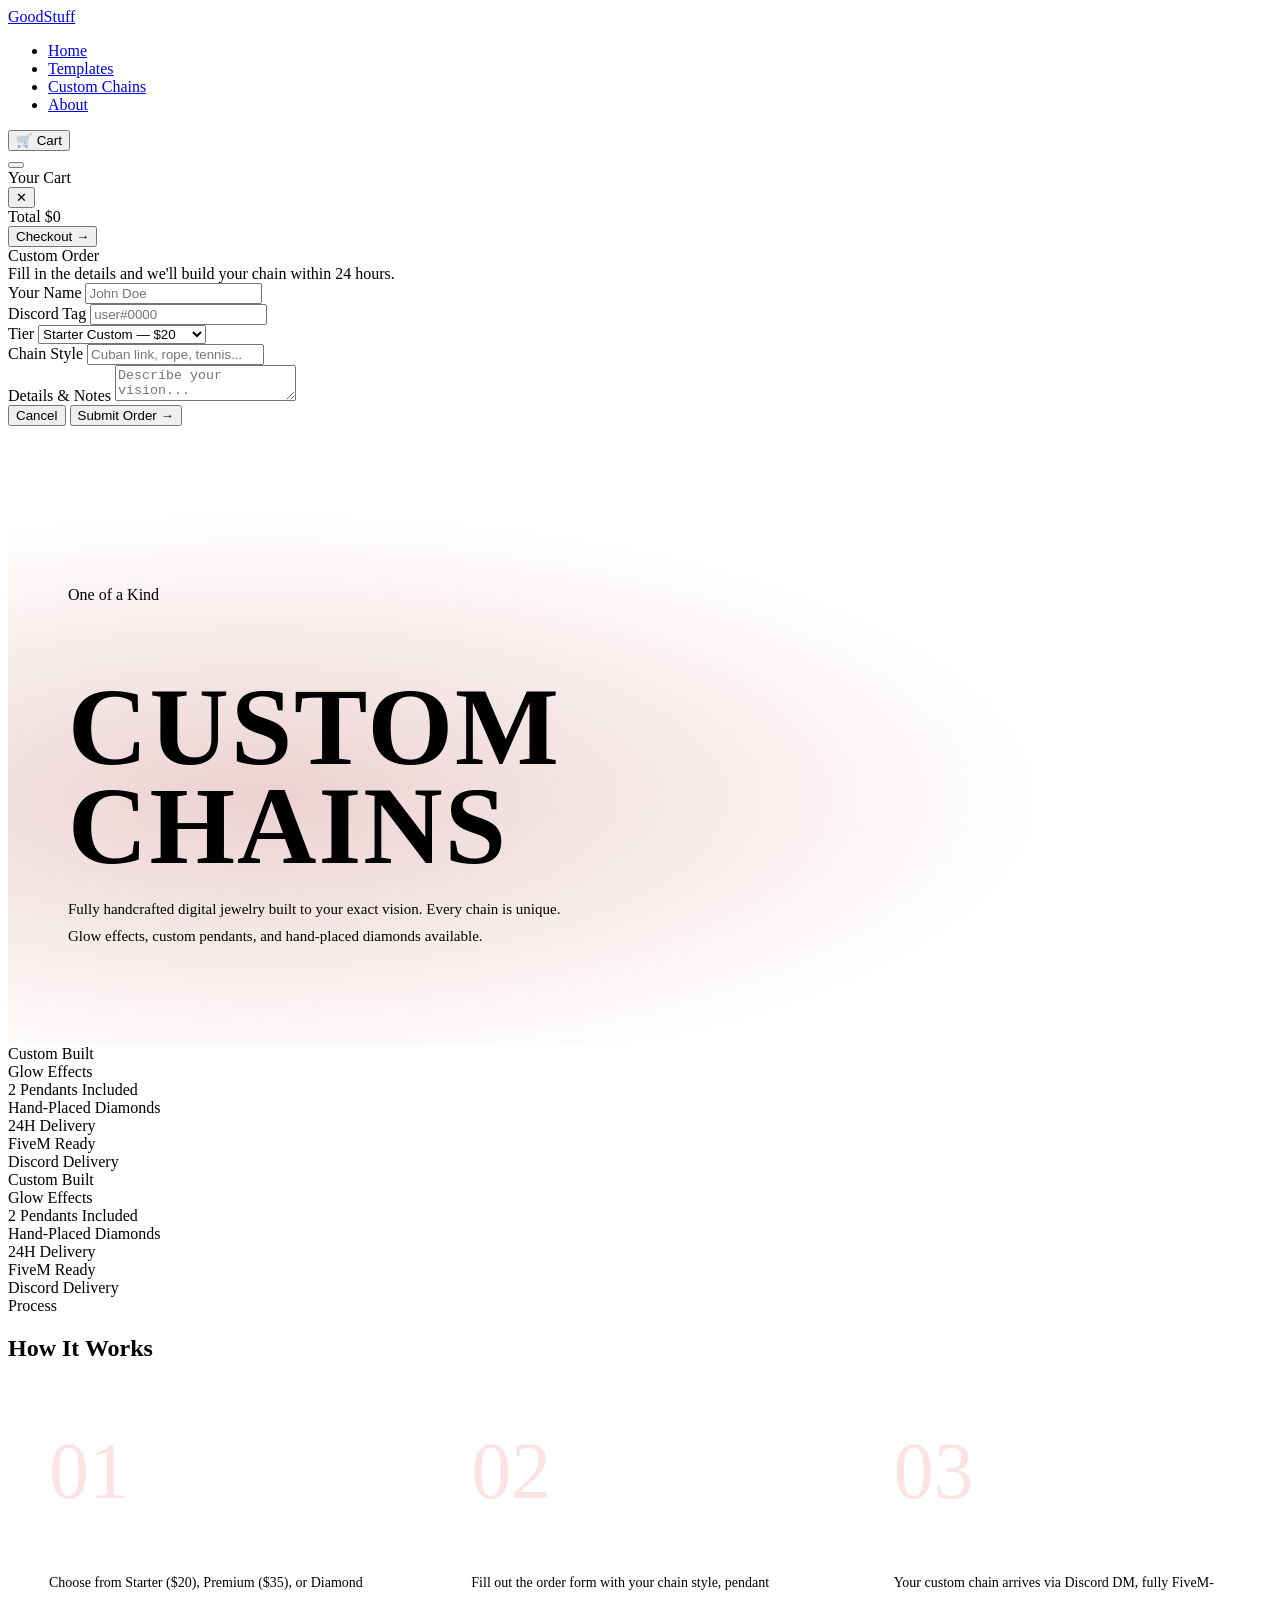
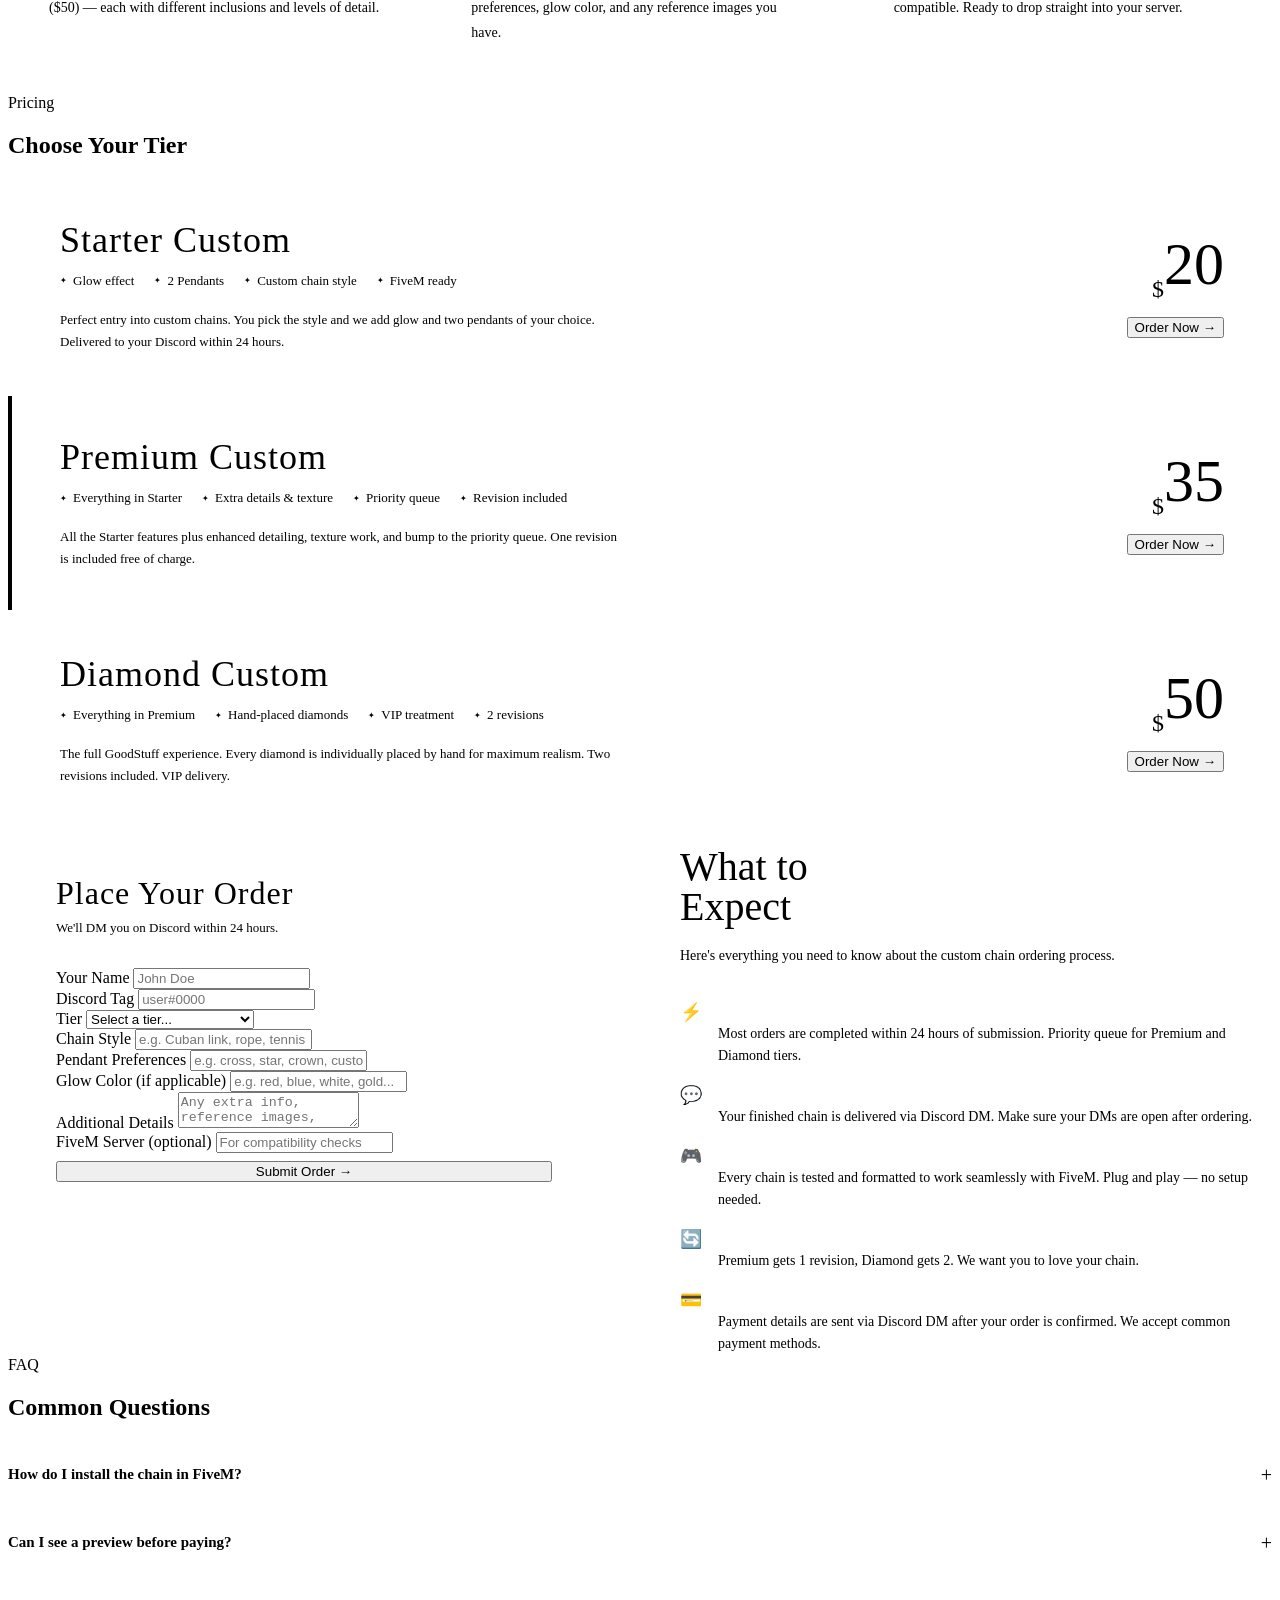
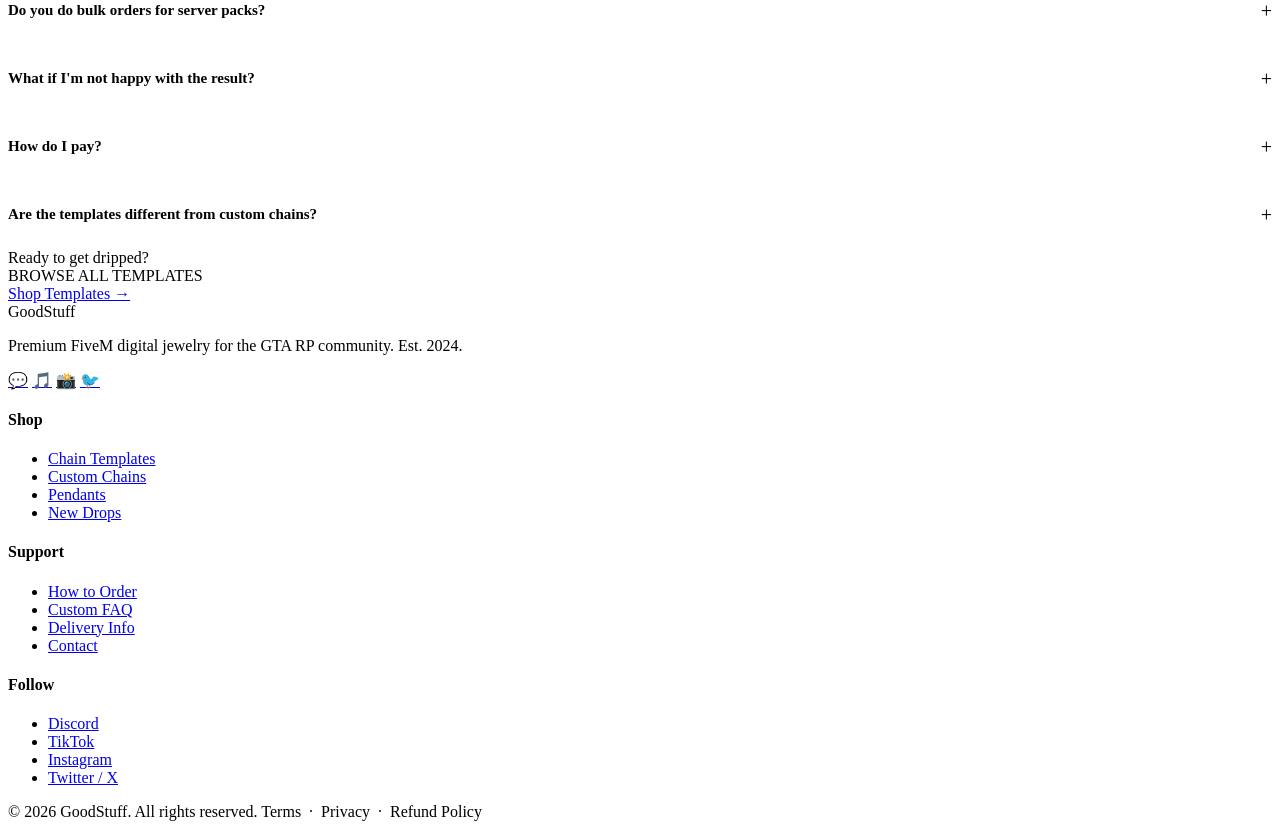
==== custom.html @ 35ab71b7 "Add files via upload" ====
<!DOCTYPE html>
<html lang="en">
<head>
  <meta charset="UTF-8" />
  <meta name="viewport" content="width=device-width, initial-scale=1.0"/>
  <title>Custom Chains — GoodStuff</title>
  <meta name="description" content="Order a fully custom FiveM chain. Glow effects, pendants, hand-placed diamonds. Starting at $20."/>
  <link rel="stylesheet" href="css/style.css"/>
  <style>
    .page-hero { padding: 160px 60px 80px; background: var(--black); position: relative; overflow: hidden; }
    .page-hero-bg { position: absolute; inset: 0; background: radial-gradient(ellipse at 20% 60%, rgba(150,0,0,0.18) 0%, transparent 55%); }
    .page-hero-grid { position: absolute; inset: 0; background-image: linear-gradient(rgba(255,255,255,0.015) 1px, transparent 1px), linear-gradient(90deg, rgba(255,255,255,0.015) 1px, transparent 1px); background-size: 60px 60px; mask-image: radial-gradient(ellipse at center, black 20%, transparent 75%); }
    .page-hero-content { position: relative; z-index: 2; }
    .page-title { font-family: var(--font-display); font-size: clamp(60px, 9vw, 110px); line-height: 0.9; letter-spacing: 2px; margin-bottom: 20px; }
    .page-title span { color: var(--red); }
    .page-subtitle { font-size: 15px; color: var(--text-muted); max-width: 520px; line-height: 1.8; }

    /* HOW IT WORKS */
    .how-grid {
      display: grid;
      grid-template-columns: repeat(3, 1fr);
      gap: 3px;
    }
    .how-step {
      background: var(--surface);
      padding: 48px 40px;
      border: 1px solid transparent;
      transition: border-color 0.3s, background 0.3s;
      position: relative;
      overflow: hidden;
    }
    .how-step:hover { border-color: var(--border); background: var(--surface2); }
    .how-step-num {
      font-family: var(--font-display);
      font-size: 80px;
      color: rgba(224,26,26,0.12);
      line-height: 1;
      margin-bottom: 24px;
    }
    .how-step-title {
      font-family: var(--font-cond);
      font-size: 20px;
      font-weight: 700;
      letter-spacing: 1px;
      text-transform: uppercase;
      margin-bottom: 12px;
      color: #fff;
    }
    .how-step-desc { font-size: 14px; color: var(--text-muted); line-height: 1.8; }

    /* TIERS FULL */
    .tiers-full { display: flex; flex-direction: column; gap: 3px; }
    .tier-full {
      background: var(--surface);
      border: 1px solid var(--border);
      border-left: 4px solid transparent;
      padding: 40px 48px;
      display: grid;
      grid-template-columns: 1fr auto;
      gap: 48px;
      align-items: center;
      cursor: none;
      transition: all 0.3s;
      position: relative;
    }
    .tier-full:hover { border-left-color: var(--red); background: var(--surface2); }
    .tier-full.featured { border-left-color: var(--red); }
    .tier-full-badge {
      position: absolute;
      top: 20px; right: 20px;
      background: var(--red);
      color: #fff;
      font-size: 9px;
      font-weight: 700;
      padding: 4px 10px;
      letter-spacing: 2px;
      text-transform: uppercase;
    }
    .tier-full-name { font-family: var(--font-display); font-size: 36px; letter-spacing: 1px; margin-bottom: 12px; }
    .tier-full-features { display: flex; gap: 20px; flex-wrap: wrap; margin-bottom: 20px; }
    .tier-full-feature { display: flex; align-items: center; gap: 6px; font-size: 13px; color: var(--text-muted); }
    .tier-full-feature::before { content: '✦'; color: var(--red); font-size: 8px; }
    .tier-full-desc { font-size: 13px; color: var(--text-dim); max-width: 560px; line-height: 1.7; }
    .tier-full-right { text-align: right; }
    .tier-full-price { font-family: var(--font-display); font-size: 60px; color: var(--red); line-height: 1; margin-bottom: 16px; }
    .tier-full-price sub { font-size: 24px; }

    /* FAQ */
    .faq-list { display: flex; flex-direction: column; gap: 0; }
    .faq-item { border-bottom: 1px solid var(--border); }
    .faq-q {
      display: flex;
      justify-content: space-between;
      align-items: center;
      padding: 24px 0;
      cursor: none;
      transition: color 0.2s;
    }
    .faq-q:hover { color: var(--red); }
    .faq-q-text { font-size: 15px; font-weight: 600; }
    .faq-icon { font-size: 20px; color: var(--red); transition: transform 0.3s; font-weight: 300; line-height: 1; }
    .faq-a { font-size: 14px; color: var(--text-muted); line-height: 1.8; max-height: 0; overflow: hidden; transition: max-height 0.4s ease, padding 0.3s; }
    .faq-a.open { max-height: 200px; padding-bottom: 20px; }
    .faq-icon.open { transform: rotate(45deg); }

    /* ORDER FORM FULL */
    .order-full-grid {
      display: grid;
      grid-template-columns: 1fr 1fr;
      gap: 80px;
      align-items: start;
    }
    .order-full-form {
      background: var(--surface);
      border: 1px solid var(--border);
      border-top: 3px solid var(--red);
      padding: 48px;
    }
    .order-info { padding-top: 20px; }
    .order-info-title { font-family: var(--font-display); font-size: 40px; line-height: 1; margin-bottom: 16px; }
    .order-info-desc { font-size: 14px; color: var(--text-muted); line-height: 1.8; margin-bottom: 32px; }
    .info-points { display: flex; flex-direction: column; gap: 16px; }
    .info-point { display: flex; align-items: flex-start; gap: 14px; }
    .info-point-icon { font-size: 18px; min-width: 24px; }
    .info-point-text { font-size: 14px; color: var(--text-muted); line-height: 1.6; }
    .info-point-text strong { color: #fff; }

    @media (max-width: 900px) {
      .how-grid { grid-template-columns: 1fr; }
      .tier-full { grid-template-columns: 1fr; gap: 24px; padding: 28px 24px; }
      .tier-full-right { text-align: left; }
      .order-full-grid { grid-template-columns: 1fr; gap: 40px; }
      .order-full-form { padding: 28px 20px; }
    }
  </style>
</head>
<body>

<div class="cursor"></div>
<div class="cursor-ring"></div>
<div class="page-transition"></div>

<nav>
  <a href="index.html" class="nav-logo">GoodStuff</a>
  <ul class="nav-links">
    <li><a href="index.html">Home</a></li>
    <li><a href="templates.html">Templates</a></li>
    <li><a href="custom.html" class="active">Custom Chains</a></li>
    <li><a href="index.html#about">About</a></li>
  </ul>
  <div class="nav-right">
    <button class="nav-cart">
      <span>🛒 Cart</span>
      <span class="cart-count" style="display:none">0</span>
    </button>
  </div>
  <button class="hamburger" aria-label="Menu">
    <span></span><span></span><span></span>
  </button>
</nav>

<div class="cart-overlay"></div>
<div class="cart-sidebar">
  <div class="cart-header">
    <div class="cart-title">Your Cart</div>
    <button class="cart-close">✕</button>
  </div>
  <div class="cart-items"></div>
  <div class="cart-footer">
    <div class="cart-total">
      <span class="cart-total-label">Total</span>
      <span class="cart-total-price">$0</span>
    </div>
    <button class="checkout-btn">Checkout →</button>
  </div>
</div>

<div class="modal-overlay">
  <div class="modal">
    <div class="modal-title">Custom Order</div>
    <div class="modal-sub">Fill in the details and we'll build your chain within 24 hours.</div>
    <form class="order-form">
      <div class="form-row">
        <div class="form-group">
          <label class="form-label">Your Name</label>
          <input type="text" class="form-input" placeholder="John Doe" required/>
        </div>
        <div class="form-group">
          <label class="form-label">Discord Tag</label>
          <input type="text" class="form-input" placeholder="user#0000" required/>
        </div>
      </div>
      <div class="form-group">
        <label class="form-label">Tier</label>
        <select class="form-select" id="tier-select" required>
          <option value="starter">Starter Custom — $20</option>
          <option value="premium">Premium Custom — $35</option>
          <option value="diamond">Diamond Custom — $50</option>
        </select>
      </div>
      <div class="form-group">
        <label class="form-label">Chain Style</label>
        <input type="text" class="form-input" placeholder="Cuban link, rope, tennis..."/>
      </div>
      <div class="form-group">
        <label class="form-label">Details & Notes</label>
        <textarea class="form-textarea" placeholder="Describe your vision..."></textarea>
      </div>
      <div class="modal-footer">
        <button type="button" class="btn-cancel modal-close">Cancel</button>
        <button type="submit" class="btn-submit">Submit Order →</button>
      </div>
    </form>
  </div>
</div>

<!-- PAGE HERO -->
<div class="page-hero">
  <div class="page-hero-bg"></div>
  <div class="page-hero-grid"></div>
  <div class="page-hero-content">
    <div class="hero-eyebrow" style="margin-bottom:16px;">
      <div class="hero-eyebrow-line"></div>
      <span>One of a Kind</span>
    </div>
    <h1 class="page-title">CUSTOM<br><span>CHAINS</span></h1>
    <p class="page-subtitle">Fully handcrafted digital jewelry built to your exact vision. Every chain is unique. Glow effects, custom pendants, and hand-placed diamonds available.</p>
  </div>
</div>

<!-- MARQUEE -->
<div class="marquee-wrap">
  <div class="marquee-track">
    <div class="marquee-item">Custom Built <div class="marquee-dot"></div></div>
    <div class="marquee-item">Glow Effects <div class="marquee-dot"></div></div>
    <div class="marquee-item">2 Pendants Included <div class="marquee-dot"></div></div>
    <div class="marquee-item">Hand-Placed Diamonds <div class="marquee-dot"></div></div>
    <div class="marquee-item">24H Delivery <div class="marquee-dot"></div></div>
    <div class="marquee-item">FiveM Ready <div class="marquee-dot"></div></div>
    <div class="marquee-item">Discord Delivery <div class="marquee-dot"></div></div>
    <div class="marquee-item">Custom Built <div class="marquee-dot"></div></div>
    <div class="marquee-item">Glow Effects <div class="marquee-dot"></div></div>
    <div class="marquee-item">2 Pendants Included <div class="marquee-dot"></div></div>
    <div class="marquee-item">Hand-Placed Diamonds <div class="marquee-dot"></div></div>
    <div class="marquee-item">24H Delivery <div class="marquee-dot"></div></div>
    <div class="marquee-item">FiveM Ready <div class="marquee-dot"></div></div>
    <div class="marquee-item">Discord Delivery <div class="marquee-dot"></div></div>
  </div>
</div>

<!-- HOW IT WORKS -->
<section class="section" id="how" style="background: var(--black);">
  <div class="section-header reveal">
    <div class="section-tag">
      <div class="section-tag-line"></div>
      <span>Process</span>
    </div>
    <h2 class="section-title">How It Works</h2>
  </div>
  <div class="how-grid">
    <div class="how-step reveal reveal-delay-1">
      <div class="how-step-num">01</div>
      <div class="how-step-title">Pick Your Tier</div>
      <div class="how-step-desc">Choose from Starter ($20), Premium ($35), or Diamond ($50) — each with different inclusions and levels of detail.</div>
    </div>
    <div class="how-step reveal reveal-delay-2">
      <div class="how-step-num">02</div>
      <div class="how-step-title">Describe Your Vision</div>
      <div class="how-step-desc">Fill out the order form with your chain style, pendant preferences, glow color, and any reference images you have.</div>
    </div>
    <div class="how-step reveal reveal-delay-3">
      <div class="how-step-num">03</div>
      <div class="how-step-title">Receive in 24H</div>
      <div class="how-step-desc">Your custom chain arrives via Discord DM, fully FiveM-compatible. Ready to drop straight into your server.</div>
    </div>
  </div>
</section>

<!-- TIERS -->
<section class="section" style="background: var(--surface);">
  <div class="section-header reveal">
    <div class="section-tag">
      <div class="section-tag-line"></div>
      <span>Pricing</span>
    </div>
    <h2 class="section-title">Choose Your Tier</h2>
  </div>
  <div class="tiers-full">
    <div class="tier-full reveal reveal-delay-1">
      <div>
        <div class="tier-full-name">Starter Custom</div>
        <div class="tier-full-features">
          <span class="tier-full-feature">Glow effect</span>
          <span class="tier-full-feature">2 Pendants</span>
          <span class="tier-full-feature">Custom chain style</span>
          <span class="tier-full-feature">FiveM ready</span>
        </div>
        <div class="tier-full-desc">Perfect entry into custom chains. You pick the style and we add glow and two pendants of your choice. Delivered to your Discord within 24 hours.</div>
      </div>
      <div class="tier-full-right">
        <div class="tier-full-price"><sub>$</sub>20</div>
        <button class="tier-btn btn-primary" onclick="document.querySelector('[data-open-order]').click()">Order Now →</button>
      </div>
    </div>
    <div class="tier-full featured reveal reveal-delay-2">
      <div class="tier-full-badge">Most Popular</div>
      <div>
        <div class="tier-full-name">Premium Custom</div>
        <div class="tier-full-features">
          <span class="tier-full-feature">Everything in Starter</span>
          <span class="tier-full-feature">Extra details & texture</span>
          <span class="tier-full-feature">Priority queue</span>
          <span class="tier-full-feature">Revision included</span>
        </div>
        <div class="tier-full-desc">All the Starter features plus enhanced detailing, texture work, and bump to the priority queue. One revision is included free of charge.</div>
      </div>
      <div class="tier-full-right">
        <div class="tier-full-price"><sub>$</sub>35</div>
        <button class="tier-btn btn-primary" onclick="document.querySelector('[data-open-order]').click()">Order Now →</button>
      </div>
    </div>
    <div class="tier-full reveal reveal-delay-3">
      <div>
        <div class="tier-full-name">Diamond Custom</div>
        <div class="tier-full-features">
          <span class="tier-full-feature">Everything in Premium</span>
          <span class="tier-full-feature">Hand-placed diamonds</span>
          <span class="tier-full-feature">VIP treatment</span>
          <span class="tier-full-feature">2 revisions</span>
        </div>
        <div class="tier-full-desc">The full GoodStuff experience. Every diamond is individually placed by hand for maximum realism. Two revisions included. VIP delivery.</div>
      </div>
      <div class="tier-full-right">
        <div class="tier-full-price"><sub>$</sub>50</div>
        <button class="tier-btn btn-primary" onclick="document.querySelector('[data-open-order]').click()">Order Now →</button>
      </div>
    </div>
  </div>
</section>

<!-- ORDER FORM + INFO -->
<section class="section" style="background: var(--black);">
  <div class="order-full-grid">
    <div class="order-full-form reveal">
      <div style="font-family:var(--font-display);font-size:32px;letter-spacing:1px;margin-bottom:8px;">Place Your Order</div>
      <div style="font-size:13px;color:var(--text-muted);margin-bottom:32px;">We'll DM you on Discord within 24 hours.</div>
      <form class="order-form-inline">
        <div class="form-row">
          <div class="form-group">
            <label class="form-label">Your Name</label>
            <input type="text" class="form-input" placeholder="John Doe" required/>
          </div>
          <div class="form-group">
            <label class="form-label">Discord Tag</label>
            <input type="text" class="form-input" placeholder="user#0000" required/>
          </div>
        </div>
        <div class="form-group">
          <label class="form-label">Tier</label>
          <select class="form-select" required>
            <option value="">Select a tier...</option>
            <option value="starter">Starter Custom — $20</option>
            <option value="premium">Premium Custom — $35</option>
            <option value="diamond">Diamond Custom — $50</option>
          </select>
        </div>
        <div class="form-group">
          <label class="form-label">Chain Style</label>
          <input type="text" class="form-input" placeholder="e.g. Cuban link, rope, tennis chain..." required/>
        </div>
        <div class="form-group">
          <label class="form-label">Pendant Preferences</label>
          <input type="text" class="form-input" placeholder="e.g. cross, star, crown, custom letter..."/>
        </div>
        <div class="form-group">
          <label class="form-label">Glow Color (if applicable)</label>
          <input type="text" class="form-input" placeholder="e.g. red, blue, white, gold..."/>
        </div>
        <div class="form-group">
          <label class="form-label">Additional Details</label>
          <textarea class="form-textarea" placeholder="Any extra info, reference images, server name, etc..."></textarea>
        </div>
        <div class="form-group">
          <label class="form-label">FiveM Server (optional)</label>
          <input type="text" class="form-input" placeholder="For compatibility checks"/>
        </div>
        <button type="submit" class="btn-primary" style="width:100%;justify-content:center;margin-top:8px;">Submit Order →</button>
      </form>
    </div>
    <div class="order-info reveal reveal-delay-2">
      <div class="order-info-title">What to<br><span style="color:var(--red)">Expect</span></div>
      <div class="order-info-desc">Here's everything you need to know about the custom chain ordering process.</div>
      <div class="info-points">
        <div class="info-point">
          <div class="info-point-icon">⚡</div>
          <div class="info-point-text"><strong>24 Hour Turnaround</strong><br>Most orders are completed within 24 hours of submission. Priority queue for Premium and Diamond tiers.</div>
        </div>
        <div class="info-point">
          <div class="info-point-icon">💬</div>
          <div class="info-point-text"><strong>Discord Delivery</strong><br>Your finished chain is delivered via Discord DM. Make sure your DMs are open after ordering.</div>
        </div>
        <div class="info-point">
          <div class="info-point-icon">🎮</div>
          <div class="info-point-text"><strong>FiveM Ready</strong><br>Every chain is tested and formatted to work seamlessly with FiveM. Plug and play — no setup needed.</div>
        </div>
        <div class="info-point">
          <div class="info-point-icon">🔄</div>
          <div class="info-point-text"><strong>Revisions Included</strong><br>Premium gets 1 revision, Diamond gets 2. We want you to love your chain.</div>
        </div>
        <div class="info-point">
          <div class="info-point-icon">💳</div>
          <div class="info-point-text"><strong>Payment</strong><br>Payment details are sent via Discord DM after your order is confirmed. We accept common payment methods.</div>
        </div>
      </div>
    </div>
  </div>
</section>

<!-- FAQ -->
<section class="section" id="faq" style="background: var(--surface);">
  <div class="section-header reveal">
    <div class="section-tag">
      <div class="section-tag-line"></div>
      <span>FAQ</span>
    </div>
    <h2 class="section-title">Common Questions</h2>
  </div>
  <div class="faq-list reveal">
    <div class="faq-item">
      <div class="faq-q">
        <span class="faq-q-text">How do I install the chain in FiveM?</span>
        <span class="faq-icon">+</span>
      </div>
      <div class="faq-a">After receiving your chain file via Discord, place it in your FiveM resource folder and add it to your server.cfg. We'll include a quick install guide with every order.</div>
    </div>
    <div class="faq-item">
      <div class="faq-q">
        <span class="faq-q-text">Can I see a preview before paying?</span>
        <span class="faq-icon">+</span>
      </div>
      <div class="faq-a">For custom orders, we do a quick concept check via Discord before finalizing. You won't be charged until you're happy with the direction.</div>
    </div>
    <div class="faq-item">
      <div class="faq-q">
        <span class="faq-q-text">Do you do bulk orders for server packs?</span>
        <span class="faq-icon">+</span>
      </div>
      <div class="faq-a">Yes! If you need 5+ chains for a server pack, DM us on Discord for bulk pricing. We work with server owners and RP communities regularly.</div>
    </div>
    <div class="faq-item">
      <div class="faq-q">
        <span class="faq-q-text">What if I'm not happy with the result?</span>
        <span class="faq-icon">+</span>
      </div>
      <div class="faq-a">Premium gets 1 free revision, Diamond gets 2. For Starter, we'll still try our best to make adjustments. Our goal is for you to love your chain.</div>
    </div>
    <div class="faq-item">
      <div class="faq-q">
        <span class="faq-q-text">How do I pay?</span>
        <span class="faq-icon">+</span>
      </div>
      <div class="faq-a">After submitting your order, we'll DM you on Discord with payment instructions. We accept PayPal, CashApp, and other common methods.</div>
    </div>
    <div class="faq-item">
      <div class="faq-q">
        <span class="faq-q-text">Are the templates different from custom chains?</span>
        <span class="faq-icon">+</span>
      </div>
      <div class="faq-a">Yes — templates are pre-made, ready-to-use chain models at $10 each. Custom chains are built from scratch to your exact specifications, starting at $20.</div>
    </div>
  </div>
</section>

<div class="cta-banner reveal">
  <div class="cta-banner-text">
    <div class="label">Ready to get dripped?</div>
    <div class="title">BROWSE ALL TEMPLATES</div>
  </div>
  <a href="templates.html" class="btn-white">Shop Templates →</a>
</div>

<footer>
  <div class="footer-grid">
    <div class="footer-brand reveal">
      <span class="footer-brand-logo">GoodStuff</span>
      <p>Premium FiveM digital jewelry for the GTA RP community. Est. 2024.</p>
      <div class="social-links">
        <a href="#" class="social-link">💬</a>
        <a href="#" class="social-link">🎵</a>
        <a href="#" class="social-link">📸</a>
        <a href="#" class="social-link">🐦</a>
      </div>
    </div>
    <div class="footer-col reveal reveal-delay-1">
      <h4>Shop</h4>
      <ul>
        <li><a href="templates.html">Chain Templates</a></li>
        <li><a href="custom.html">Custom Chains</a></li>
        <li><a href="#">Pendants</a></li>
        <li><a href="#">New Drops</a></li>
      </ul>
    </div>
    <div class="footer-col reveal reveal-delay-2">
      <h4>Support</h4>
      <ul>
        <li><a href="#how">How to Order</a></li>
        <li><a href="#faq">Custom FAQ</a></li>
        <li><a href="#">Delivery Info</a></li>
        <li><a href="#">Contact</a></li>
      </ul>
    </div>
    <div class="footer-col reveal reveal-delay-3">
      <h4>Follow</h4>
      <ul>
        <li><a href="#">Discord</a></li>
        <li><a href="#">TikTok</a></li>
        <li><a href="#">Instagram</a></li>
        <li><a href="#">Twitter / X</a></li>
      </ul>
    </div>
  </div>
  <div class="footer-bottom">
    <span>© 2026 GoodStuff. All rights reserved.</span>
    <span>Terms &nbsp;·&nbsp; Privacy &nbsp;·&nbsp; Refund Policy</span>
  </div>
</footer>

<script src="js/main.js"></script>
<script>
// FAQ accordion
document.querySelectorAll('.faq-q').forEach(q => {
  q.addEventListener('click', () => {
    const answer = q.nextElementSibling;
    const icon = q.querySelector('.faq-icon');
    const isOpen = answer.classList.contains('open');
    document.querySelectorAll('.faq-a').forEach(a => a.classList.remove('open'));
    document.querySelectorAll('.faq-icon').forEach(i => i.classList.remove('open'));
    if (!isOpen) { answer.classList.add('open'); icon.classList.add('open'); }
  });
});

// Inline order form
document.querySelector('.order-form-inline')?.addEventListener('submit', (e) => {
  e.preventDefault();
  const btn = e.target.querySelector('button[type=submit]');
  btn.textContent = '✓ Order Submitted!';
  btn.style.background = '#1a7a1a';
  setTimeout(() => { btn.textContent = 'Submit Order →'; btn.style.background = ''; }, 3000);
  if (typeof showToast === 'function') showToast('Order submitted! Check your Discord DMs');
});
</script>
</body>
</html>
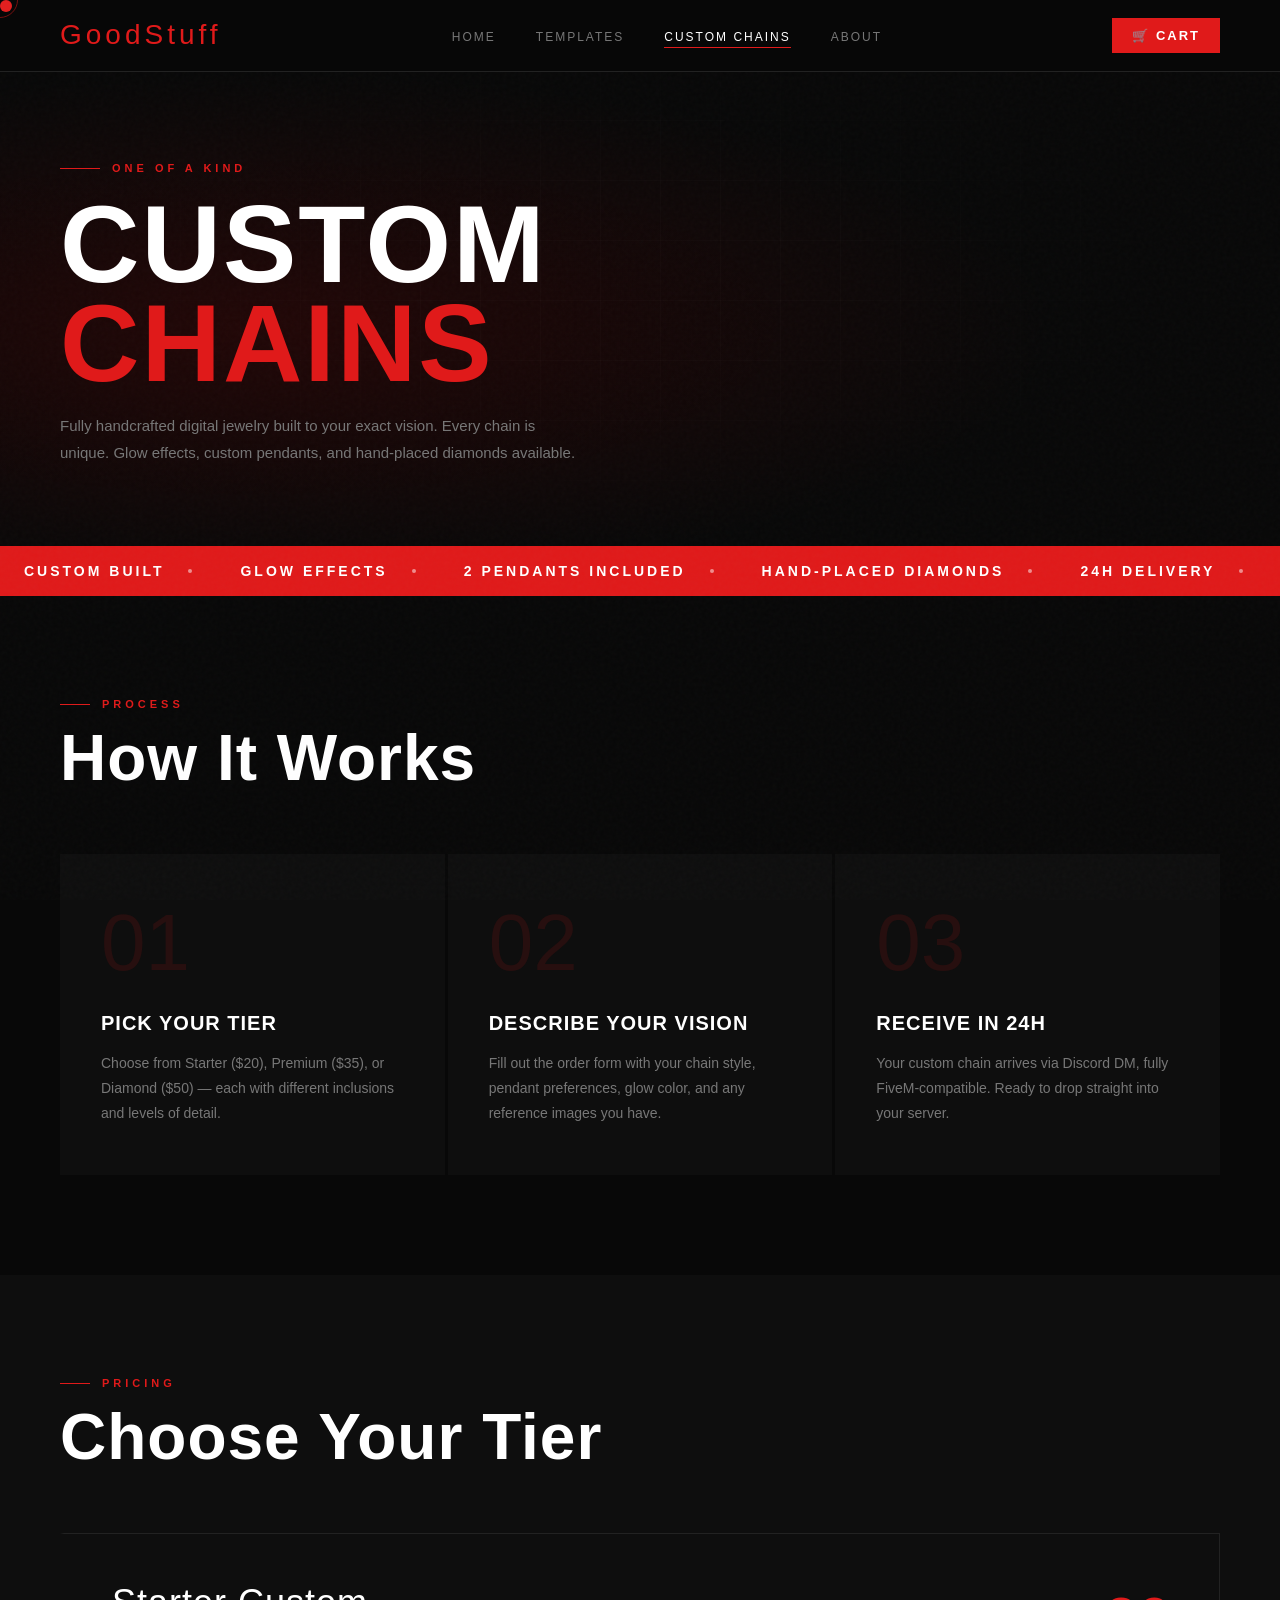
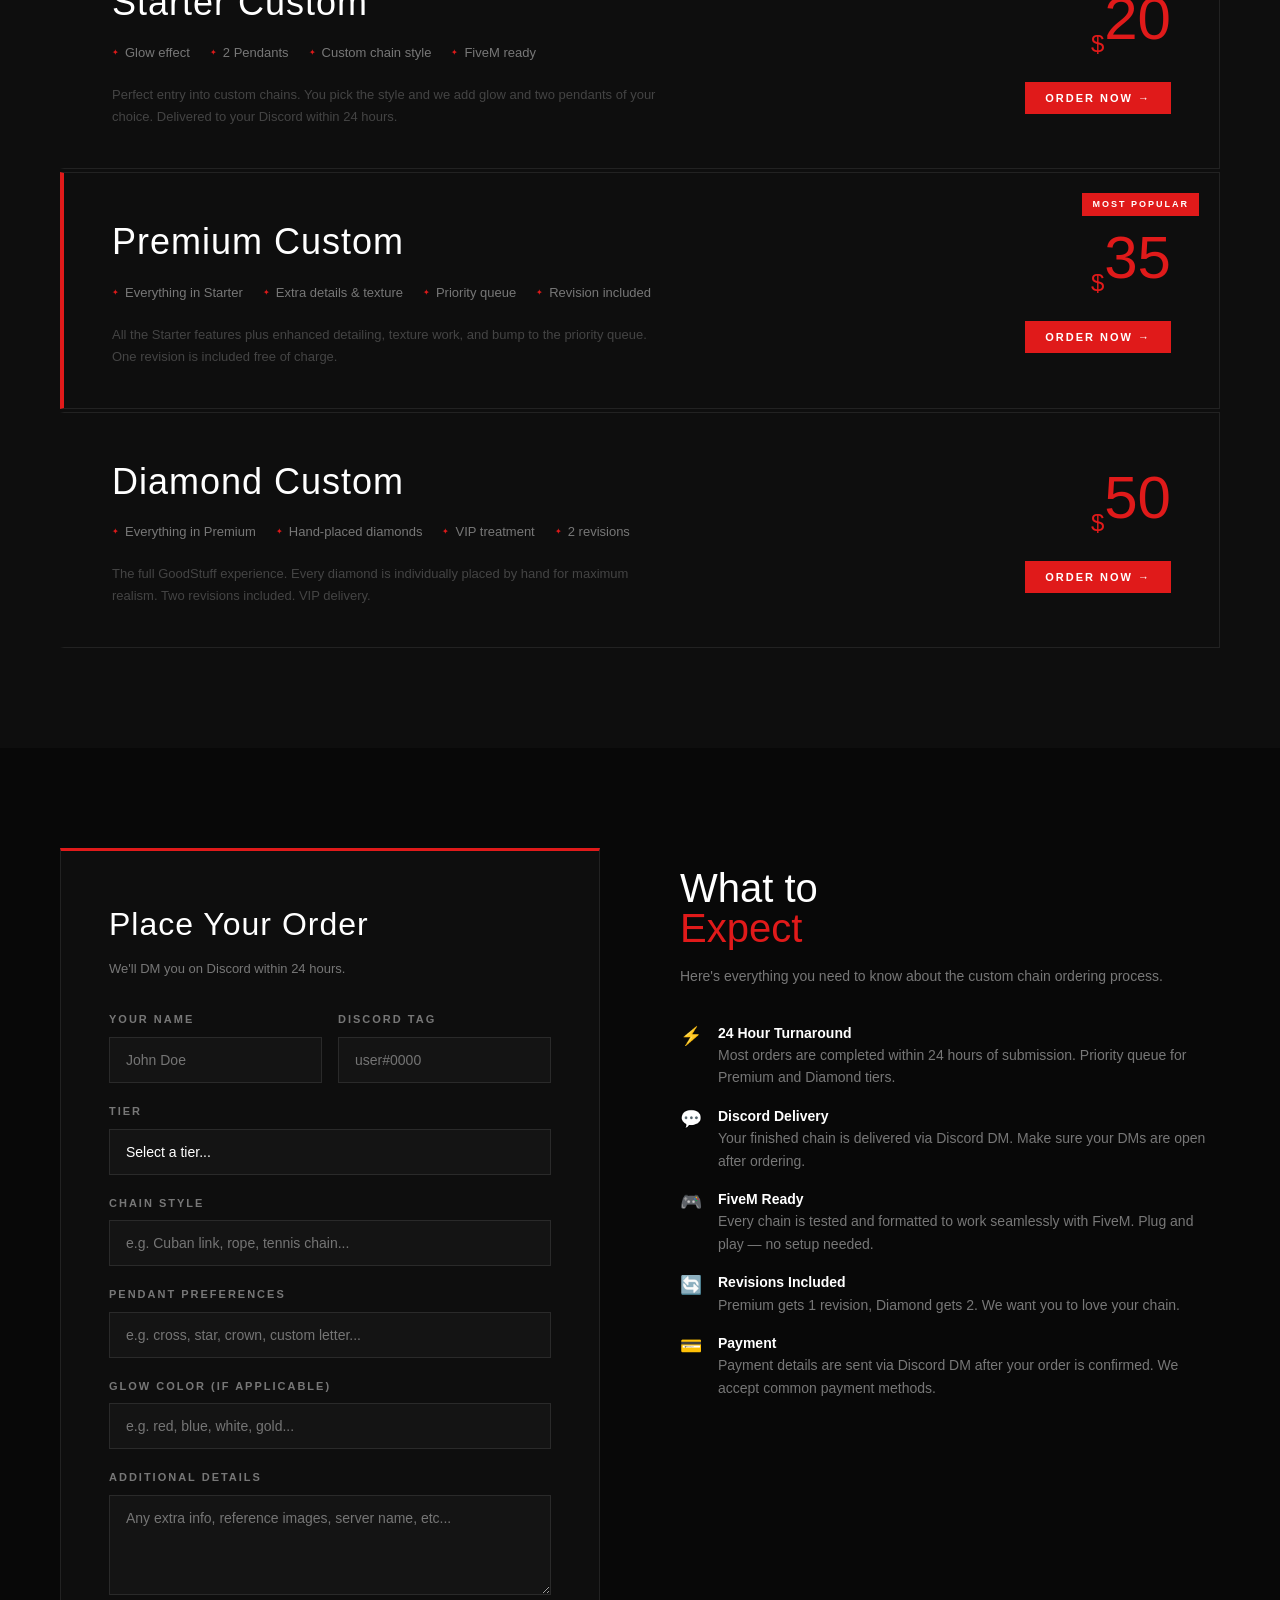
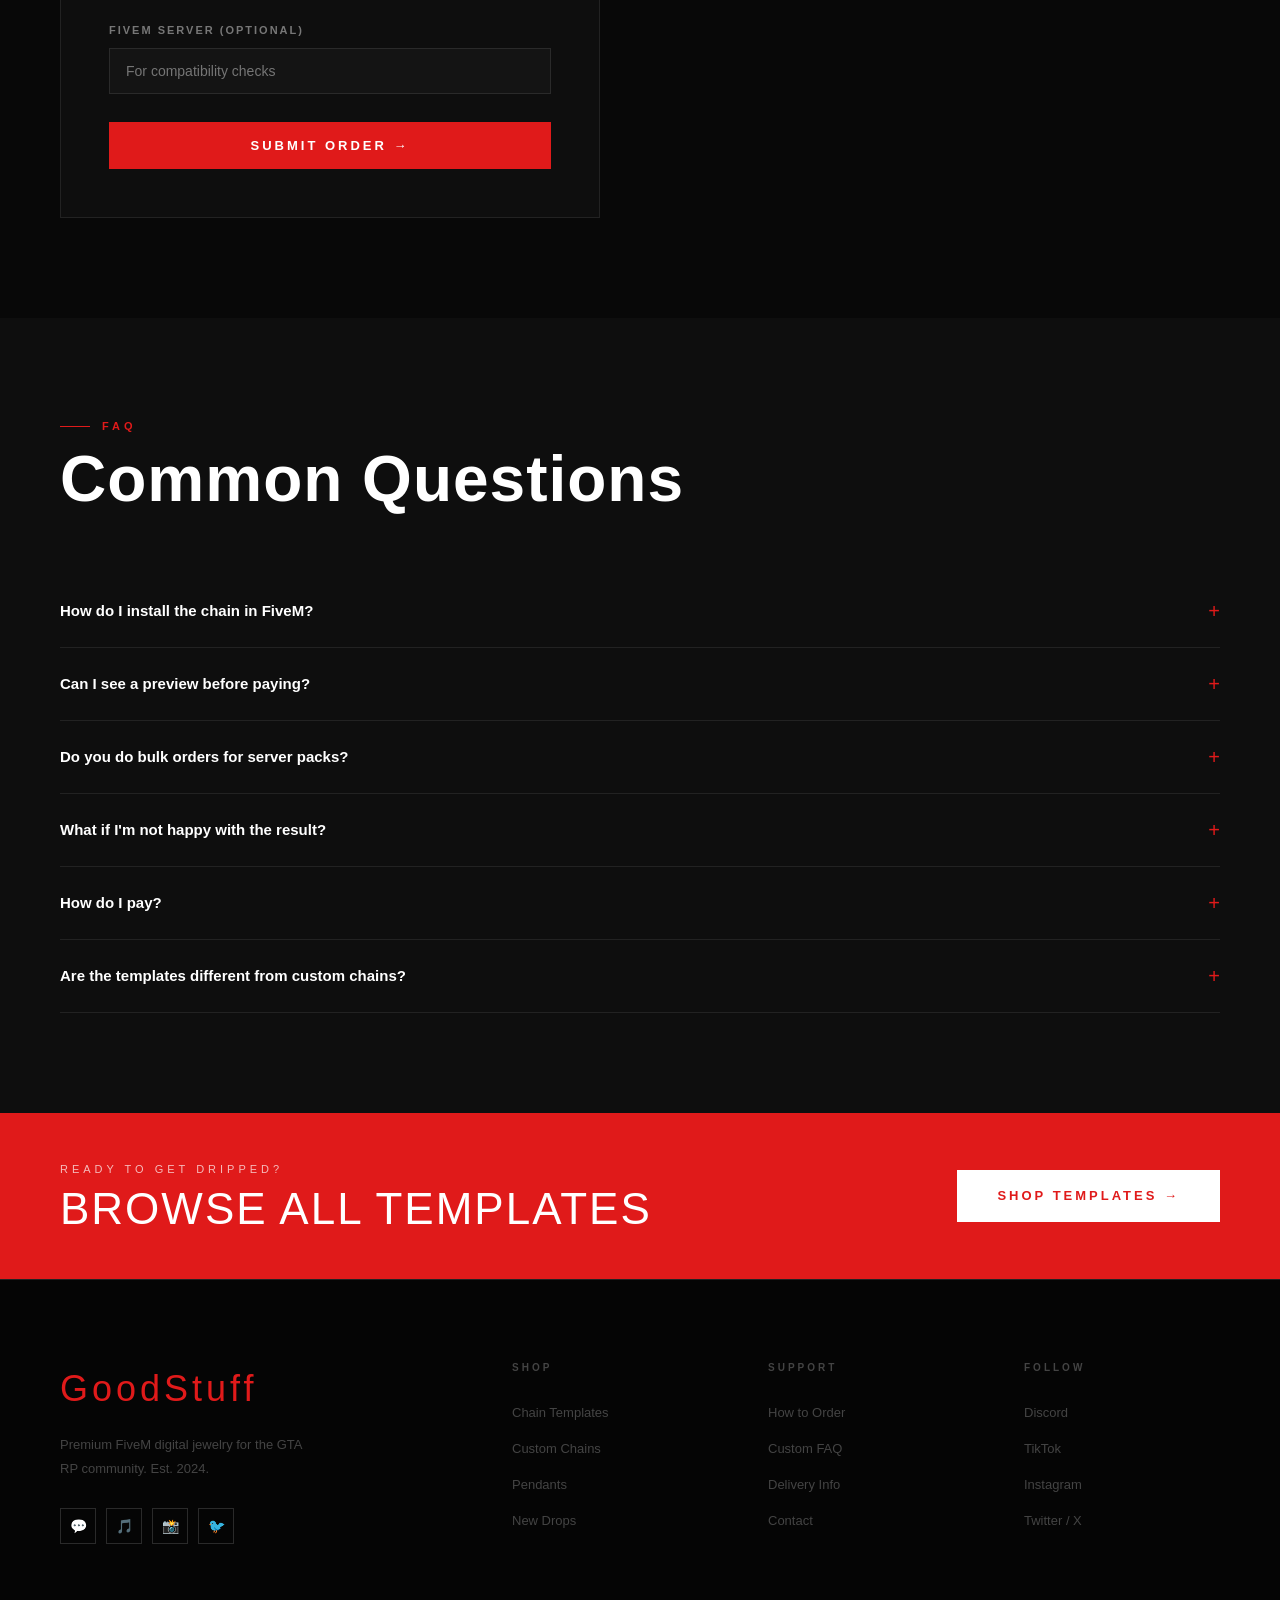
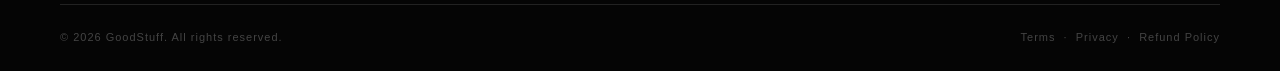
==== commit 4355220d: "Add files via upload" ====
--- a/custom.html
+++ b/custom.html
@@ -5,7 +5,7 @@
   <meta name="viewport" content="width=device-width, initial-scale=1.0"/>
   <title>Custom Chains — GoodStuff</title>
   <meta name="description" content="Order a fully custom FiveM chain. Glow effects, pendants, hand-placed diamonds. Starting at $20."/>
-  <link rel="stylesheet" href="css/style.css"/>
+  <link rel="stylesheet" href="style.css"/>
   <style>
     .page-hero { padding: 160px 60px 80px; background: var(--black); position: relative; overflow: hidden; }
     .page-hero-bg { position: absolute; inset: 0; background: radial-gradient(ellipse at 20% 60%, rgba(150,0,0,0.18) 0%, transparent 55%); }
@@ -525,7 +525,7 @@
   </div>
 </footer>
 
-<script src="js/main.js"></script>
+<script src="main.js"></script>
 <script>
 // FAQ accordion
 document.querySelectorAll('.faq-q').forEach(q => {
--- a/style.css
+++ b/style.css
@@ -0,0 +1,1213 @@
+@import url('https://fonts.googleapis.com/css2?family=Bebas+Neue&family=Barlow:wght@300;400;500;600;700&family=Barlow+Condensed:wght@400;600;700&display=swap');
+
+:root {
+  --red: #e01a1a;
+  --red-dark: #a01010;
+  --red-glow: rgba(224, 26, 26, 0.15);
+  --black: #080808;
+  --surface: #0e0e0e;
+  --surface2: #141414;
+  --surface3: #1a1a1a;
+  --border: #222;
+  --border2: #2a2a2a;
+  --text: #ffffff;
+  --text-muted: #777;
+  --text-dim: #444;
+  --font-display: 'Bebas Neue', sans-serif;
+  --font-body: 'Barlow', sans-serif;
+  --font-cond: 'Barlow Condensed', sans-serif;
+}
+
+*, *::before, *::after { margin: 0; padding: 0; box-sizing: border-box; }
+
+html { scroll-behavior: smooth; }
+
+body {
+  background: var(--black);
+  color: var(--text);
+  font-family: var(--font-body);
+  font-size: 15px;
+  line-height: 1.6;
+  cursor: none;
+  overflow-x: hidden;
+}
+
+/* CUSTOM CURSOR */
+.cursor {
+  width: 12px; height: 12px;
+  background: var(--red);
+  border-radius: 50%;
+  position: fixed;
+  top: 0; left: 0;
+  pointer-events: none;
+  z-index: 9999;
+  transition: transform 0.1s;
+  mix-blend-mode: screen;
+}
+.cursor-ring {
+  width: 36px; height: 36px;
+  border: 1px solid rgba(224,26,26,0.5);
+  border-radius: 50%;
+  position: fixed;
+  top: 0; left: 0;
+  pointer-events: none;
+  z-index: 9998;
+  transition: transform 0.15s, width 0.2s, height 0.2s, border-color 0.2s;
+}
+.cursor-ring.hovered {
+  width: 56px; height: 56px;
+  border-color: var(--red);
+}
+body:hover .cursor { opacity: 1; }
+
+/* SCROLLBAR */
+::-webkit-scrollbar { width: 4px; }
+::-webkit-scrollbar-track { background: var(--black); }
+::-webkit-scrollbar-thumb { background: var(--red); }
+
+/* NOISE TEXTURE */
+body::before {
+  content: '';
+  position: fixed;
+  inset: 0;
+  background-image: url("data:image/svg+xml,%3Csvg viewBox='0 0 256 256' xmlns='http://www.w3.org/2000/svg'%3E%3Cfilter id='noise'%3E%3CfeTurbulence type='fractalNoise' baseFrequency='0.9' numOctaves='4' stitchTiles='stitch'/%3E%3C/filter%3E%3Crect width='100%25' height='100%25' filter='url(%23noise)' opacity='1'/%3E%3C/svg%3E");
+  opacity: 0.025;
+  pointer-events: none;
+  z-index: 1;
+}
+
+/* NAV */
+nav {
+  position: fixed;
+  top: 0; left: 0; right: 0;
+  z-index: 1000;
+  display: flex;
+  justify-content: space-between;
+  align-items: center;
+  padding: 0 60px;
+  height: 72px;
+  background: rgba(8,8,8,0.92);
+  backdrop-filter: blur(12px);
+  border-bottom: 1px solid var(--border);
+  transition: background 0.3s;
+}
+nav.scrolled {
+  background: rgba(8,8,8,0.98);
+  box-shadow: 0 4px 40px rgba(0,0,0,0.8);
+}
+.nav-logo {
+  font-family: var(--font-display);
+  font-size: 28px;
+  color: var(--red);
+  letter-spacing: 4px;
+  text-decoration: none;
+  transition: opacity 0.2s;
+}
+.nav-logo:hover { opacity: 0.8; }
+.nav-links {
+  display: flex;
+  gap: 40px;
+  list-style: none;
+}
+.nav-links a {
+  color: var(--text-muted);
+  text-decoration: none;
+  font-size: 12px;
+  letter-spacing: 2px;
+  text-transform: uppercase;
+  font-weight: 500;
+  transition: color 0.2s;
+  position: relative;
+}
+.nav-links a::after {
+  content: '';
+  position: absolute;
+  bottom: -4px; left: 0;
+  width: 0; height: 1px;
+  background: var(--red);
+  transition: width 0.3s;
+}
+.nav-links a:hover { color: #fff; }
+.nav-links a:hover::after { width: 100%; }
+.nav-links a.active { color: #fff; }
+.nav-links a.active::after { width: 100%; }
+.nav-right {
+  display: flex;
+  align-items: center;
+  gap: 20px;
+}
+.nav-cart {
+  display: flex;
+  align-items: center;
+  gap: 8px;
+  background: var(--red);
+  color: #fff;
+  border: none;
+  padding: 10px 20px;
+  font-family: var(--font-cond);
+  font-size: 13px;
+  font-weight: 600;
+  letter-spacing: 2px;
+  text-transform: uppercase;
+  cursor: none;
+  transition: background 0.2s, transform 0.1s;
+}
+.nav-cart:hover { background: var(--red-dark); }
+.nav-cart:active { transform: scale(0.97); }
+.cart-count {
+  background: #fff;
+  color: var(--red);
+  font-size: 10px;
+  font-weight: 700;
+  width: 18px; height: 18px;
+  border-radius: 50%;
+  display: flex;
+  align-items: center;
+  justify-content: center;
+}
+.hamburger {
+  display: none;
+  flex-direction: column;
+  gap: 5px;
+  cursor: none;
+  background: none;
+  border: none;
+  padding: 4px;
+}
+.hamburger span {
+  display: block;
+  width: 24px; height: 2px;
+  background: var(--text);
+  transition: all 0.3s;
+}
+
+/* HERO */
+.hero {
+  height: 100vh;
+  position: relative;
+  display: flex;
+  align-items: center;
+  overflow: hidden;
+  padding-top: 72px;
+}
+.hero-bg {
+  position: absolute;
+  inset: 0;
+  background:
+    radial-gradient(ellipse at 65% 50%, rgba(180,0,0,0.22) 0%, transparent 55%),
+    radial-gradient(ellipse at 10% 80%, rgba(100,0,0,0.12) 0%, transparent 40%);
+}
+.hero-grid {
+  position: absolute;
+  inset: 0;
+  background-image:
+    linear-gradient(rgba(255,255,255,0.015) 1px, transparent 1px),
+    linear-gradient(90deg, rgba(255,255,255,0.015) 1px, transparent 1px);
+  background-size: 60px 60px;
+  mask-image: radial-gradient(ellipse at center, black 20%, transparent 75%);
+}
+.hero-content {
+  position: relative;
+  z-index: 2;
+  padding: 0 60px;
+  max-width: 700px;
+}
+.hero-eyebrow {
+  display: flex;
+  align-items: center;
+  gap: 12px;
+  margin-bottom: 20px;
+  opacity: 0;
+  animation: fadeUp 0.8s 0.2s forwards;
+}
+.hero-eyebrow-line {
+  width: 40px; height: 1px;
+  background: var(--red);
+}
+.hero-eyebrow span {
+  font-size: 11px;
+  letter-spacing: 4px;
+  text-transform: uppercase;
+  color: var(--red);
+  font-weight: 600;
+}
+.hero-title {
+  font-family: var(--font-display);
+  font-size: clamp(80px, 12vw, 140px);
+  line-height: 0.88;
+  letter-spacing: 2px;
+  margin-bottom: 28px;
+  opacity: 0;
+  animation: fadeUp 0.8s 0.35s forwards;
+}
+.hero-title .red { color: var(--red); }
+.hero-title .stroke {
+  -webkit-text-stroke: 1px rgba(255,255,255,0.3);
+  color: transparent;
+}
+.hero-sub {
+  font-size: 15px;
+  color: var(--text-muted);
+  line-height: 1.8;
+  max-width: 440px;
+  margin-bottom: 44px;
+  opacity: 0;
+  animation: fadeUp 0.8s 0.5s forwards;
+}
+.hero-btns {
+  display: flex;
+  gap: 16px;
+  opacity: 0;
+  animation: fadeUp 0.8s 0.65s forwards;
+}
+.btn-primary {
+  background: var(--red);
+  color: #fff;
+  border: none;
+  padding: 16px 40px;
+  font-family: var(--font-cond);
+  font-size: 13px;
+  font-weight: 700;
+  letter-spacing: 3px;
+  text-transform: uppercase;
+  cursor: none;
+  transition: background 0.2s, transform 0.1s;
+  text-decoration: none;
+  display: inline-flex;
+  align-items: center;
+  gap: 10px;
+}
+.btn-primary:hover { background: var(--red-dark); }
+.btn-primary:active { transform: scale(0.97); }
+.btn-outline {
+  background: transparent;
+  color: #fff;
+  border: 1px solid var(--border2);
+  padding: 16px 40px;
+  font-family: var(--font-cond);
+  font-size: 13px;
+  font-weight: 600;
+  letter-spacing: 3px;
+  text-transform: uppercase;
+  cursor: none;
+  transition: border-color 0.2s, color 0.2s;
+  text-decoration: none;
+  display: inline-flex;
+  align-items: center;
+  gap: 10px;
+}
+.btn-outline:hover { border-color: var(--red); color: var(--red); }
+.hero-stats {
+  position: absolute;
+  right: 60px;
+  top: 50%;
+  transform: translateY(-50%);
+  display: flex;
+  flex-direction: column;
+  gap: 0;
+  z-index: 2;
+  opacity: 0;
+  animation: fadeLeft 0.8s 0.8s forwards;
+}
+.hero-stat {
+  text-align: right;
+  padding: 28px 0;
+  border-bottom: 1px solid var(--border);
+}
+.hero-stat:first-child { border-top: 1px solid var(--border); }
+.stat-num {
+  font-family: var(--font-display);
+  font-size: 52px;
+  color: var(--red);
+  line-height: 1;
+}
+.stat-label {
+  font-size: 10px;
+  letter-spacing: 3px;
+  text-transform: uppercase;
+  color: var(--text-dim);
+  margin-top: 4px;
+}
+.hero-scroll {
+  position: absolute;
+  bottom: 40px;
+  left: 60px;
+  display: flex;
+  align-items: center;
+  gap: 12px;
+  font-size: 10px;
+  letter-spacing: 3px;
+  text-transform: uppercase;
+  color: var(--text-dim);
+  z-index: 2;
+  opacity: 0;
+  animation: fadeUp 0.8s 1s forwards;
+}
+.scroll-line {
+  width: 1px; height: 60px;
+  background: linear-gradient(to bottom, var(--red), transparent);
+  animation: scrollPulse 2s infinite;
+}
+@keyframes scrollPulse {
+  0%, 100% { opacity: 0.4; }
+  50% { opacity: 1; }
+}
+
+/* ANIMATIONS */
+@keyframes fadeUp {
+  from { opacity: 0; transform: translateY(30px); }
+  to { opacity: 1; transform: translateY(0); }
+}
+@keyframes fadeLeft {
+  from { opacity: 0; transform: translateX(30px) translateY(-50%); }
+  to { opacity: 1; transform: translateX(0) translateY(-50%); }
+}
+
+/* REVEAL ON SCROLL */
+.reveal {
+  opacity: 0;
+  transform: translateY(40px);
+  transition: opacity 0.7s ease, transform 0.7s ease;
+}
+.reveal.visible {
+  opacity: 1;
+  transform: translateY(0);
+}
+.reveal-delay-1 { transition-delay: 0.1s; }
+.reveal-delay-2 { transition-delay: 0.2s; }
+.reveal-delay-3 { transition-delay: 0.3s; }
+
+/* SECTION */
+.section {
+  padding: 100px 60px;
+}
+.section-header {
+  margin-bottom: 64px;
+}
+.section-tag {
+  display: flex;
+  align-items: center;
+  gap: 12px;
+  margin-bottom: 12px;
+}
+.section-tag span {
+  font-size: 11px;
+  letter-spacing: 4px;
+  text-transform: uppercase;
+  color: var(--red);
+  font-weight: 600;
+}
+.section-tag-line {
+  width: 30px; height: 1px;
+  background: var(--red);
+}
+.section-title {
+  font-family: var(--font-display);
+  font-size: clamp(40px, 5vw, 64px);
+  line-height: 1;
+  letter-spacing: 1px;
+}
+
+/* MARQUEE */
+.marquee-wrap {
+  background: var(--red);
+  padding: 14px 0;
+  overflow: hidden;
+  display: flex;
+}
+.marquee-track {
+  display: flex;
+  gap: 0;
+  animation: marquee 18s linear infinite;
+  white-space: nowrap;
+}
+.marquee-item {
+  display: flex;
+  align-items: center;
+  gap: 24px;
+  padding: 0 24px;
+  font-family: var(--font-cond);
+  font-size: 14px;
+  font-weight: 700;
+  letter-spacing: 3px;
+  text-transform: uppercase;
+}
+.marquee-dot {
+  width: 4px; height: 4px;
+  background: rgba(255,255,255,0.5);
+  border-radius: 50%;
+}
+@keyframes marquee {
+  0% { transform: translateX(0); }
+  100% { transform: translateX(-50%); }
+}
+
+/* COLLECTIONS */
+.collections-grid {
+  display: grid;
+  grid-template-columns: 1fr 1fr;
+  gap: 3px;
+}
+.col-card {
+  background: var(--surface);
+  padding: 64px 56px;
+  position: relative;
+  overflow: hidden;
+  cursor: none;
+  transition: background 0.3s;
+  border: 1px solid transparent;
+}
+.col-card:hover {
+  background: var(--surface2);
+  border-color: var(--border);
+}
+.col-card::before {
+  content: '';
+  position: absolute;
+  top: 0; left: 0;
+  width: 0; height: 3px;
+  background: var(--red);
+  transition: width 0.5s;
+}
+.col-card:hover::before { width: 100%; }
+.col-bg-num {
+  position: absolute;
+  bottom: -10px; right: 20px;
+  font-family: var(--font-display);
+  font-size: 140px;
+  color: rgba(255,255,255,0.025);
+  line-height: 1;
+  pointer-events: none;
+  transition: color 0.3s;
+}
+.col-card:hover .col-bg-num { color: rgba(224,26,26,0.05); }
+.col-icon-wrap {
+  width: 56px; height: 56px;
+  border: 1px solid var(--border2);
+  display: flex;
+  align-items: center;
+  justify-content: center;
+  font-size: 24px;
+  margin-bottom: 28px;
+  transition: border-color 0.3s;
+}
+.col-card:hover .col-icon-wrap { border-color: var(--red); }
+.col-title {
+  font-family: var(--font-display);
+  font-size: 42px;
+  letter-spacing: 1px;
+  margin-bottom: 16px;
+}
+.col-desc {
+  font-size: 14px;
+  color: var(--text-muted);
+  line-height: 1.8;
+  max-width: 380px;
+  margin-bottom: 28px;
+}
+.col-price-tag {
+  display: inline-flex;
+  align-items: center;
+  gap: 8px;
+  background: var(--red-glow);
+  border: 1px solid rgba(224,26,26,0.2);
+  padding: 8px 16px;
+  font-family: var(--font-cond);
+  font-size: 13px;
+  font-weight: 700;
+  letter-spacing: 2px;
+  color: var(--red);
+  text-transform: uppercase;
+  margin-bottom: 32px;
+}
+.col-link {
+  display: inline-flex;
+  align-items: center;
+  gap: 10px;
+  font-family: var(--font-cond);
+  font-size: 12px;
+  font-weight: 700;
+  letter-spacing: 3px;
+  text-transform: uppercase;
+  color: #fff;
+  text-decoration: none;
+  transition: gap 0.3s, color 0.2s;
+}
+.col-link:hover { gap: 18px; color: var(--red); }
+.col-arrow {
+  width: 32px; height: 1px;
+  background: currentColor;
+  position: relative;
+}
+.col-arrow::after {
+  content: '';
+  position: absolute;
+  right: 0; top: -4px;
+  width: 8px; height: 8px;
+  border-top: 1px solid currentColor;
+  border-right: 1px solid currentColor;
+  transform: rotate(45deg);
+}
+
+/* PRODUCTS */
+.products-filters {
+  display: flex;
+  gap: 8px;
+  margin-bottom: 40px;
+  flex-wrap: wrap;
+}
+.filter-btn {
+  background: transparent;
+  border: 1px solid var(--border);
+  color: var(--text-muted);
+  padding: 8px 20px;
+  font-family: var(--font-cond);
+  font-size: 12px;
+  font-weight: 600;
+  letter-spacing: 2px;
+  text-transform: uppercase;
+  cursor: none;
+  transition: all 0.2s;
+}
+.filter-btn:hover { border-color: var(--border2); color: #fff; }
+.filter-btn.active { background: var(--red); border-color: var(--red); color: #fff; }
+.products-grid {
+  display: grid;
+  grid-template-columns: repeat(auto-fill, minmax(260px, 1fr));
+  gap: 3px;
+}
+.product-card {
+  background: var(--surface);
+  cursor: none;
+  transition: background 0.2s;
+  position: relative;
+  overflow: hidden;
+}
+.product-card:hover { background: var(--surface2); }
+.product-badge {
+  position: absolute;
+  top: 16px; left: 16px;
+  background: var(--red);
+  color: #fff;
+  font-size: 9px;
+  font-weight: 700;
+  padding: 3px 8px;
+  letter-spacing: 2px;
+  text-transform: uppercase;
+  z-index: 2;
+}
+.product-badge.hot { background: #ff6b00; }
+.product-badge.new { background: var(--red); }
+.product-img {
+  width: 100%;
+  aspect-ratio: 1;
+  background: var(--surface2);
+  display: flex;
+  align-items: center;
+  justify-content: center;
+  font-size: 72px;
+  position: relative;
+  overflow: hidden;
+  transition: transform 0.4s;
+}
+.product-card:hover .product-img { transform: scale(1.02); }
+.product-img-overlay {
+  position: absolute;
+  inset: 0;
+  background: rgba(0,0,0,0);
+  display: flex;
+  align-items: center;
+  justify-content: center;
+  transition: background 0.3s;
+}
+.product-card:hover .product-img-overlay { background: rgba(0,0,0,0.4); }
+.product-quick-add {
+  opacity: 0;
+  transform: translateY(10px);
+  background: var(--red);
+  color: #fff;
+  border: none;
+  padding: 12px 24px;
+  font-family: var(--font-cond);
+  font-size: 12px;
+  font-weight: 700;
+  letter-spacing: 2px;
+  text-transform: uppercase;
+  cursor: none;
+  transition: all 0.25s;
+}
+.product-card:hover .product-quick-add {
+  opacity: 1;
+  transform: translateY(0);
+}
+.product-info {
+  padding: 20px 22px;
+}
+.product-name {
+  font-size: 14px;
+  font-weight: 600;
+  color: #fff;
+  margin-bottom: 4px;
+}
+.product-type {
+  font-size: 11px;
+  color: var(--text-dim);
+  letter-spacing: 1px;
+  text-transform: uppercase;
+  margin-bottom: 14px;
+}
+.product-bottom {
+  display: flex;
+  justify-content: space-between;
+  align-items: center;
+}
+.product-price {
+  font-family: var(--font-display);
+  font-size: 26px;
+  color: var(--red);
+  line-height: 1;
+}
+.product-add-btn {
+  width: 34px; height: 34px;
+  border: 1px solid var(--border2);
+  background: transparent;
+  color: var(--text-muted);
+  font-size: 20px;
+  display: flex;
+  align-items: center;
+  justify-content: center;
+  cursor: none;
+  transition: all 0.2s;
+  line-height: 1;
+}
+.product-add-btn:hover { border-color: var(--red); color: var(--red); }
+.product-add-btn.added { background: var(--red); border-color: var(--red); color: #fff; }
+
+/* CUSTOM SECTION */
+.custom-section {
+  background: var(--surface);
+  border-top: 1px solid var(--border);
+  border-bottom: 1px solid var(--border);
+}
+.custom-grid {
+  display: grid;
+  grid-template-columns: 1fr 1fr;
+  gap: 80px;
+  align-items: center;
+}
+.custom-label {
+  display: inline-block;
+  background: var(--red);
+  color: #fff;
+  font-size: 10px;
+  padding: 5px 14px;
+  letter-spacing: 3px;
+  text-transform: uppercase;
+  font-weight: 700;
+  margin-bottom: 24px;
+}
+.custom-title {
+  font-family: var(--font-display);
+  font-size: clamp(54px, 6vw, 80px);
+  line-height: 0.92;
+  margin-bottom: 24px;
+  letter-spacing: 1px;
+}
+.custom-desc {
+  font-size: 14px;
+  color: var(--text-muted);
+  line-height: 1.9;
+  margin-bottom: 40px;
+}
+.custom-steps {
+  display: flex;
+  flex-direction: column;
+  gap: 0;
+  margin-bottom: 40px;
+}
+.custom-step {
+  display: flex;
+  align-items: center;
+  gap: 16px;
+  padding: 16px 0;
+  border-bottom: 1px solid var(--border);
+}
+.step-num {
+  font-family: var(--font-display);
+  font-size: 28px;
+  color: var(--red);
+  min-width: 36px;
+}
+.step-text { font-size: 14px; color: var(--text-muted); }
+.step-text strong { color: #fff; font-weight: 600; }
+.tiers-list {
+  display: flex;
+  flex-direction: column;
+  gap: 3px;
+}
+.tier-card {
+  background: var(--surface2);
+  border: 1px solid var(--border);
+  border-left: 3px solid transparent;
+  padding: 24px 28px;
+  display: flex;
+  justify-content: space-between;
+  align-items: center;
+  cursor: none;
+  transition: all 0.2s;
+  position: relative;
+  overflow: hidden;
+}
+.tier-card:hover { border-left-color: var(--red); background: var(--surface3); }
+.tier-card.featured { border-left-color: var(--red); background: var(--surface3); }
+.tier-card.featured::after {
+  content: 'MOST POPULAR';
+  position: absolute;
+  top: 12px; right: 12px;
+  background: var(--red);
+  color: #fff;
+  font-size: 8px;
+  font-weight: 700;
+  padding: 3px 8px;
+  letter-spacing: 2px;
+}
+.tier-name {
+  font-weight: 700;
+  font-size: 15px;
+  color: #fff;
+  margin-bottom: 6px;
+}
+.tier-features {
+  font-size: 12px;
+  color: var(--text-dim);
+  display: flex;
+  gap: 12px;
+  flex-wrap: wrap;
+}
+.tier-feature {
+  display: flex;
+  align-items: center;
+  gap: 4px;
+}
+.tier-feature::before { content: '✦'; color: var(--red); font-size: 8px; }
+.tier-price {
+  font-family: var(--font-display);
+  font-size: 40px;
+  color: var(--red);
+  line-height: 1;
+}
+.tier-btn {
+  background: var(--red);
+  color: #fff;
+  border: none;
+  padding: 10px 20px;
+  font-family: var(--font-cond);
+  font-size: 11px;
+  font-weight: 700;
+  letter-spacing: 2px;
+  text-transform: uppercase;
+  cursor: none;
+  transition: background 0.2s;
+  margin-top: 10px;
+}
+.tier-btn:hover { background: var(--red-dark); }
+
+/* CART SIDEBAR */
+.cart-overlay {
+  position: fixed;
+  inset: 0;
+  background: rgba(0,0,0,0.6);
+  z-index: 2000;
+  opacity: 0;
+  pointer-events: none;
+  transition: opacity 0.3s;
+  backdrop-filter: blur(4px);
+}
+.cart-overlay.open { opacity: 1; pointer-events: all; }
+.cart-sidebar {
+  position: fixed;
+  top: 0; right: -440px;
+  width: 440px;
+  height: 100vh;
+  background: var(--surface);
+  border-left: 1px solid var(--border);
+  z-index: 2001;
+  transition: right 0.4s cubic-bezier(0.25, 0.8, 0.25, 1);
+  display: flex;
+  flex-direction: column;
+}
+.cart-sidebar.open { right: 0; }
+.cart-header {
+  padding: 28px 32px;
+  border-bottom: 1px solid var(--border);
+  display: flex;
+  justify-content: space-between;
+  align-items: center;
+}
+.cart-title {
+  font-family: var(--font-display);
+  font-size: 28px;
+  letter-spacing: 2px;
+}
+.cart-close {
+  background: none;
+  border: 1px solid var(--border2);
+  color: var(--text-muted);
+  width: 36px; height: 36px;
+  display: flex;
+  align-items: center;
+  justify-content: center;
+  cursor: none;
+  font-size: 18px;
+  transition: all 0.2s;
+}
+.cart-close:hover { border-color: var(--red); color: var(--red); }
+.cart-items {
+  flex: 1;
+  overflow-y: auto;
+  padding: 24px 32px;
+}
+.cart-empty {
+  text-align: center;
+  padding: 60px 20px;
+  color: var(--text-dim);
+}
+.cart-empty-icon { font-size: 48px; margin-bottom: 16px; }
+.cart-empty p { font-size: 14px; letter-spacing: 1px; }
+.cart-item {
+  display: flex;
+  gap: 16px;
+  padding: 16px 0;
+  border-bottom: 1px solid var(--border);
+  align-items: center;
+}
+.cart-item-img {
+  width: 64px; height: 64px;
+  background: var(--surface2);
+  display: flex;
+  align-items: center;
+  justify-content: center;
+  font-size: 28px;
+  flex-shrink: 0;
+}
+.cart-item-info { flex: 1; }
+.cart-item-name { font-size: 14px; font-weight: 600; margin-bottom: 4px; }
+.cart-item-price { font-family: var(--font-display); font-size: 20px; color: var(--red); }
+.cart-item-remove {
+  background: none;
+  border: none;
+  color: var(--text-dim);
+  cursor: none;
+  font-size: 18px;
+  transition: color 0.2s;
+  padding: 4px;
+}
+.cart-item-remove:hover { color: var(--red); }
+.cart-footer {
+  padding: 24px 32px;
+  border-top: 1px solid var(--border);
+}
+.cart-total {
+  display: flex;
+  justify-content: space-between;
+  margin-bottom: 20px;
+  font-size: 14px;
+}
+.cart-total-label { color: var(--text-muted); text-transform: uppercase; letter-spacing: 2px; font-size: 12px; }
+.cart-total-price { font-family: var(--font-display); font-size: 28px; color: var(--red); }
+.checkout-btn {
+  width: 100%;
+  background: var(--red);
+  color: #fff;
+  border: none;
+  padding: 18px;
+  font-family: var(--font-cond);
+  font-size: 14px;
+  font-weight: 700;
+  letter-spacing: 3px;
+  text-transform: uppercase;
+  cursor: none;
+  transition: background 0.2s;
+}
+.checkout-btn:hover { background: var(--red-dark); }
+
+/* TOAST */
+.toast {
+  position: fixed;
+  bottom: 40px;
+  left: 50%;
+  transform: translateX(-50%) translateY(20px);
+  background: var(--surface2);
+  border: 1px solid var(--border2);
+  border-left: 3px solid var(--red);
+  color: #fff;
+  padding: 14px 24px;
+  font-size: 13px;
+  font-weight: 500;
+  letter-spacing: 1px;
+  z-index: 9000;
+  opacity: 0;
+  transition: all 0.3s;
+  pointer-events: none;
+  white-space: nowrap;
+}
+.toast.show {
+  opacity: 1;
+  transform: translateX(-50%) translateY(0);
+}
+
+/* BANNER */
+.cta-banner {
+  background: var(--red);
+  padding: 48px 60px;
+  display: flex;
+  justify-content: space-between;
+  align-items: center;
+  gap: 40px;
+}
+.cta-banner-text .label {
+  font-size: 11px;
+  letter-spacing: 4px;
+  text-transform: uppercase;
+  opacity: 0.7;
+  margin-bottom: 8px;
+}
+.cta-banner-text .title {
+  font-family: var(--font-display);
+  font-size: 44px;
+  letter-spacing: 2px;
+  line-height: 1;
+}
+.btn-white {
+  background: #fff;
+  color: var(--red);
+  border: none;
+  padding: 16px 40px;
+  font-family: var(--font-cond);
+  font-size: 13px;
+  font-weight: 700;
+  letter-spacing: 3px;
+  text-transform: uppercase;
+  cursor: none;
+  white-space: nowrap;
+  transition: transform 0.1s;
+  text-decoration: none;
+}
+.btn-white:hover { opacity: 0.9; }
+.btn-white:active { transform: scale(0.97); }
+
+/* FOOTER */
+footer {
+  background: #050505;
+  padding: 80px 60px 0;
+  border-top: 1px solid var(--border);
+}
+.footer-grid {
+  display: grid;
+  grid-template-columns: 2fr 1fr 1fr 1fr;
+  gap: 60px;
+  margin-bottom: 60px;
+}
+.footer-brand-logo {
+  font-family: var(--font-display);
+  font-size: 36px;
+  color: var(--red);
+  letter-spacing: 4px;
+  display: block;
+  margin-bottom: 16px;
+}
+.footer-brand p {
+  font-size: 13px;
+  color: var(--text-dim);
+  line-height: 1.8;
+  max-width: 260px;
+  margin-bottom: 28px;
+}
+.social-links {
+  display: flex;
+  gap: 10px;
+}
+.social-link {
+  width: 36px; height: 36px;
+  border: 1px solid var(--border2);
+  display: flex;
+  align-items: center;
+  justify-content: center;
+  color: var(--text-dim);
+  text-decoration: none;
+  font-size: 14px;
+  transition: all 0.2s;
+}
+.social-link:hover { border-color: var(--red); color: var(--red); }
+.footer-col h4 {
+  font-size: 10px;
+  letter-spacing: 3px;
+  text-transform: uppercase;
+  color: var(--text-dim);
+  margin-bottom: 24px;
+  font-weight: 600;
+}
+.footer-col ul { list-style: none; display: flex; flex-direction: column; gap: 12px; }
+.footer-col ul li a {
+  color: var(--text-dim);
+  text-decoration: none;
+  font-size: 13px;
+  transition: color 0.2s;
+}
+.footer-col ul li a:hover { color: var(--red); }
+.footer-bottom {
+  border-top: 1px solid var(--border);
+  padding: 24px 0;
+  display: flex;
+  justify-content: space-between;
+  font-size: 11px;
+  color: var(--text-dim);
+  letter-spacing: 1px;
+}
+
+/* ORDER MODAL */
+.modal-overlay {
+  position: fixed;
+  inset: 0;
+  background: rgba(0,0,0,0.8);
+  z-index: 3000;
+  display: flex;
+  align-items: center;
+  justify-content: center;
+  opacity: 0;
+  pointer-events: none;
+  transition: opacity 0.3s;
+  backdrop-filter: blur(6px);
+}
+.modal-overlay.open { opacity: 1; pointer-events: all; }
+.modal {
+  background: var(--surface);
+  border: 1px solid var(--border2);
+  border-top: 3px solid var(--red);
+  width: 100%;
+  max-width: 560px;
+  max-height: 90vh;
+  overflow-y: auto;
+  padding: 48px;
+  transform: translateY(20px);
+  transition: transform 0.3s;
+}
+.modal-overlay.open .modal { transform: translateY(0); }
+.modal-title {
+  font-family: var(--font-display);
+  font-size: 40px;
+  letter-spacing: 1px;
+  margin-bottom: 8px;
+}
+.modal-sub { font-size: 13px; color: var(--text-muted); margin-bottom: 32px; }
+.form-group { margin-bottom: 20px; }
+.form-label {
+  display: block;
+  font-size: 11px;
+  letter-spacing: 2px;
+  text-transform: uppercase;
+  color: var(--text-muted);
+  margin-bottom: 8px;
+  font-weight: 600;
+}
+.form-input, .form-select, .form-textarea {
+  width: 100%;
+  background: var(--surface2);
+  border: 1px solid var(--border2);
+  border-radius: 0;
+  color: #fff;
+  padding: 14px 16px;
+  font-family: var(--font-body);
+  font-size: 14px;
+  outline: none;
+  transition: border-color 0.2s;
+  -webkit-appearance: none;
+}
+.form-input:focus, .form-select:focus, .form-textarea:focus {
+  border-color: var(--red);
+}
+.form-select { cursor: none; }
+.form-select option { background: var(--surface2); }
+.form-textarea { resize: vertical; min-height: 100px; }
+.form-row { display: grid; grid-template-columns: 1fr 1fr; gap: 16px; }
+.modal-footer {
+  display: flex;
+  gap: 12px;
+  margin-top: 32px;
+}
+.btn-cancel {
+  flex: 1;
+  background: transparent;
+  border: 1px solid var(--border2);
+  color: var(--text-muted);
+  padding: 14px;
+  font-family: var(--font-cond);
+  font-size: 12px;
+  font-weight: 700;
+  letter-spacing: 2px;
+  text-transform: uppercase;
+  cursor: none;
+  transition: all 0.2s;
+}
+.btn-cancel:hover { border-color: var(--border2); color: #fff; }
+.btn-submit {
+  flex: 2;
+  background: var(--red);
+  border: none;
+  color: #fff;
+  padding: 14px;
+  font-family: var(--font-cond);
+  font-size: 12px;
+  font-weight: 700;
+  letter-spacing: 2px;
+  text-transform: uppercase;
+  cursor: none;
+  transition: background 0.2s;
+}
+.btn-submit:hover { background: var(--red-dark); }
+
+/* PAGE TRANSITIONS */
+.page-transition {
+  position: fixed;
+  inset: 0;
+  background: var(--red);
+  z-index: 5000;
+  transform: scaleX(0);
+  transform-origin: left;
+  transition: transform 0.4s cubic-bezier(0.76, 0, 0.24, 1);
+}
+.page-transition.enter {
+  transform: scaleX(1);
+  transform-origin: left;
+}
+.page-transition.exit {
+  transform: scaleX(0);
+  transform-origin: right;
+}
+
+/* RESPONSIVE */
+@media (max-width: 900px) {
+  nav { padding: 0 24px; }
+  .nav-links { display: none; }
+  .hamburger { display: flex; }
+  .hero-content { padding: 0 24px; }
+  .hero-stats { right: 24px; }
+  .stat-num { font-size: 36px; }
+  .section { padding: 60px 24px; }
+  .collections-grid { grid-template-columns: 1fr; }
+  .custom-grid { grid-template-columns: 1fr; gap: 40px; }
+  .cta-banner { flex-direction: column; text-align: center; padding: 40px 24px; }
+  .footer-grid { grid-template-columns: 1fr 1fr; gap: 40px; padding: 0 24px; }
+  .footer-bottom { padding: 24px; flex-direction: column; gap: 8px; }
+  footer { padding: 60px 0 0; }
+}
+@media (max-width: 600px) {
+  .hero-title { font-size: 72px; }
+  .hero-stats { display: none; }
+  .hero-scroll { left: 24px; }
+  .products-grid { grid-template-columns: 1fr 1fr; }
+  .footer-grid { grid-template-columns: 1fr; }
+  .cart-sidebar { width: 100%; right: -100%; }
+  .modal { padding: 28px 20px; margin: 0 16px; }
+  .form-row { grid-template-columns: 1fr; }
+}
